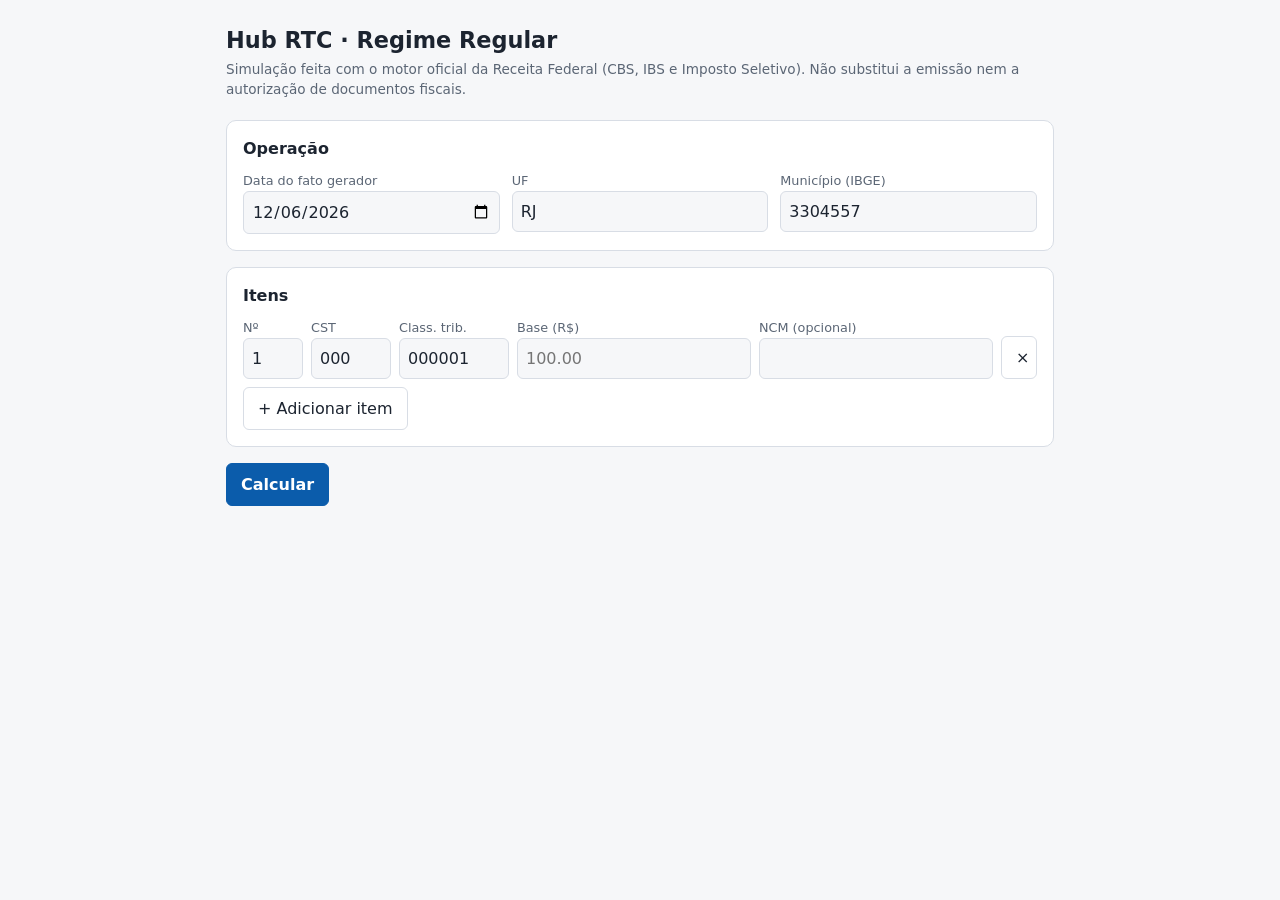
==== src/hub_rtc/entrada/web/index.html @ a7097232 "Tela: município padrão passa a ser o Rio de Janeiro (RJ, IBGE 3304557) Co-Authored-By: Claude Sonnet" ====
<!doctype html>
<html lang="pt-BR">
<head>
<meta charset="utf-8">
<meta name="viewport" content="width=device-width, initial-scale=1">
<title>Hub RTC</title>
<style>
  :root { --fundo:#f6f7f9; --card:#fff; --texto:#1c2430; --suave:#5b6675; --borda:#d8dde5; --marca:#0b5cab; --erro:#b42318; }
  @media (prefers-color-scheme: dark) {
    :root { --fundo:#14181f; --card:#1d232d; --texto:#e8ecf2; --suave:#9aa6b6; --borda:#2f3846; --marca:#5aa7f0; --erro:#ff8a80; }
  }
  * { box-sizing: border-box; }
  body { margin:0; background:var(--fundo); color:var(--texto); font:16px/1.45 system-ui, sans-serif; }
  main { max-width: 860px; margin: 0 auto; padding: 24px 16px 48px; }
  h1 { font-size: 1.4rem; margin: 0 0 4px; }
  .aviso { color: var(--suave); font-size: .85rem; margin: 0 0 20px; }
  section { background:var(--card); border:1px solid var(--borda); border-radius:10px; padding:16px; margin-bottom:16px; }
  h2 { font-size: 1rem; margin: 0 0 12px; }
  .grade { display:grid; grid-template-columns: repeat(auto-fit, minmax(150px, 1fr)); gap:12px; }
  label { display:block; font-size:.8rem; color:var(--suave); }
  input { width:100%; padding:8px; border:1px solid var(--borda); border-radius:6px; background:var(--fundo); color:var(--texto); font:inherit; }
  .item { display:grid; grid-template-columns: 60px 80px 110px 1fr 1fr 36px; gap:8px; align-items:end; margin-bottom:8px; }
  @media (max-width: 640px) { .item { grid-template-columns: 1fr 1fr; } }
  button { padding:9px 14px; border-radius:6px; border:1px solid var(--borda); background:var(--card); color:var(--texto); font:inherit; cursor:pointer; }
  button.principal { background:var(--marca); border-color:var(--marca); color:#fff; font-weight:600; }
  button:disabled { opacity:.6; cursor:wait; }
  #erro { color:var(--erro); margin-top:12px; white-space:pre-wrap; }
  table { width:100%; border-collapse:collapse; font-variant-numeric: tabular-nums; }
  th, td { padding:6px 8px; text-align:right; border-bottom:1px solid var(--borda); }
  th:first-child, td:first-child { text-align:left; }
  tfoot td { font-weight:700; }
  .tabela { overflow-x:auto; }
  [hidden] { display:none !important; }
</style>
</head>
<body>
<main>
  <h1>Hub RTC · Regime Regular</h1>
  <p class="aviso">Simulação feita com o motor oficial da Receita Federal (CBS, IBS e Imposto Seletivo). Não substitui a emissão nem a autorização de documentos fiscais.</p>

  <section id="servidor" hidden>
    <h2>Servidor da API</h2>
    <label for="api">Endereço do Hub (ex.: https://hub.suaempresa.com.br)</label>
    <input id="api" type="url" placeholder="https://...">
  </section>

  <form id="formulario">
    <section>
      <h2>Operação</h2>
      <div class="grade">
        <div><label for="data">Data do fato gerador</label><input id="data" type="date" required></div>
        <div><label for="uf">UF</label><input id="uf" maxlength="2" value="RJ" required></div>
        <div><label for="municipio">Município (IBGE)</label><input id="municipio" inputmode="numeric" value="3304557" required></div>
      </div>
    </section>

    <section>
      <h2>Itens</h2>
      <div id="itens"></div>
      <button type="button" id="novo-item">+ Adicionar item</button>
    </section>

    <button class="principal" id="calcular" type="submit">Calcular</button>
    <div id="erro" role="alert"></div>
  </form>

  <section id="resultado" hidden>
    <h2>Resultado</h2>
    <div class="tabela">
      <table>
        <thead><tr><th>Item</th><th>Base</th><th>CBS</th><th>IBS</th><th>IS</th></tr></thead>
        <tbody id="linhas"></tbody>
        <tfoot><tr id="totais"></tr></tfoot>
      </table>
    </div>
  </section>
</main>

<script>
// Quando a tela é servida pelo próprio Hub, a API é o mesmo endereço.
// No GitHub Pages (outro domínio) o endereço do Hub é informado e lembrado no navegador.
const noPages = location.hostname.endsWith("github.io");
const campoApi = document.getElementById("api");
const guardar = (chave, valor) => { try { localStorage.setItem(chave, valor); } catch {} };
const lembrar = (chave) => { try { return localStorage.getItem(chave) || ""; } catch { return ""; } };

if (noPages) {
  document.getElementById("servidor").hidden = false;
  campoApi.value = new URLSearchParams(location.search).get("api") || lembrar("api");
  campoApi.required = true;
}
const baseApi = () => (noPages ? campoApi.value.trim().replace(/\/$/, "") : "");

const hoje = new Date();
document.getElementById("data").value = hoje.toISOString().slice(0, 10);

const itens = document.getElementById("itens");
function novoItem(valores = {}) {
  const linha = document.createElement("div");
  linha.className = "item";
  linha.innerHTML = `
    <div><label>Nº</label><input class="numero" inputmode="numeric" required></div>
    <div><label>CST</label><input class="cst" maxlength="3" value="000" required></div>
    <div><label>Class. trib.</label><input class="classificacao" maxlength="6" value="000001" required></div>
    <div><label>Base (R$)</label><input class="base" inputmode="decimal" placeholder="100.00" required></div>
    <div><label>NCM (opcional)</label><input class="ncm" maxlength="8"></div>
    <button type="button" class="remover" title="Remover item" aria-label="Remover item">×</button>`;
  linha.querySelector(".numero").value = valores.numero ?? itens.children.length + 1;
  linha.querySelector(".remover").onclick = () => { if (itens.children.length > 1) linha.remove(); };
  itens.appendChild(linha);
}
document.getElementById("novo-item").onclick = () => novoItem();
novoItem();

function montarPedido() {
  const lista = [...itens.children].map((l) => {
    const item = {
      numero: Number(l.querySelector(".numero").value),
      cst: l.querySelector(".cst").value.trim(),
      classificacao_tributaria: l.querySelector(".classificacao").value.trim(),
      base_calculo: l.querySelector(".base").value.trim().replace(",", "."),
    };
    const ncm = l.querySelector(".ncm").value.trim();
    if (ncm) item.ncm = ncm;
    return item;
  });
  return {
    fato_gerador: `${document.getElementById("data").value}T12:00:00-03:00`,
    uf: document.getElementById("uf").value.trim().toUpperCase(),
    municipio: Number(document.getElementById("municipio").value),
    itens: lista,
  };
}

const dinheiro = (v) => Number(v).toLocaleString("pt-BR", { minimumFractionDigits: 2, maximumFractionDigits: 2 });
const celulas = (valores) => valores.map((v, i) => `<td>${i === 0 || v === "" ? v : dinheiro(v)}</td>`).join("");

function mensagemDeErro(corpo) {
  if (corpo && corpo.erro) return corpo.erro;
  if (corpo && Array.isArray(corpo.detail)) return corpo.detail.map((d) => `${d.loc.slice(1).join(".")}: ${d.msg}`).join("\n");
  return "Não foi possível calcular.";
}

document.getElementById("formulario").onsubmit = async (evento) => {
  evento.preventDefault();
  const botao = document.getElementById("calcular");
  const erro = document.getElementById("erro");
  erro.textContent = "";
  botao.disabled = true;
  try {
    if (noPages) guardar("api", campoApi.value.trim());
    const resposta = await fetch(`${baseApi()}/api/calculos/regime-regular`, {
      method: "POST",
      headers: { "Content-Type": "application/json" },
      body: JSON.stringify(montarPedido()),
    });
    const corpo = await resposta.json().catch(() => null);
    if (!resposta.ok) throw new Error(mensagemDeErro(corpo));
    document.getElementById("linhas").innerHTML = corpo.itens
      .map((i) => `<tr>${celulas([i.numero, i.base_calculo, i.cbs, i.ibs, i.imposto_seletivo])}</tr>`).join("");
    const t = corpo.totais;
    document.getElementById("totais").innerHTML = celulas(["Total", "", t.cbs, t.ibs, t.imposto_seletivo]);
    document.getElementById("resultado").hidden = false;
  } catch (e) {
    erro.textContent = e instanceof TypeError ? "Não consegui falar com o servidor do Hub. Confira o endereço e se ele está no ar." : e.message;
    document.getElementById("resultado").hidden = true;
  } finally {
    botao.disabled = false;
  }
};
</script>
</body>
</html>
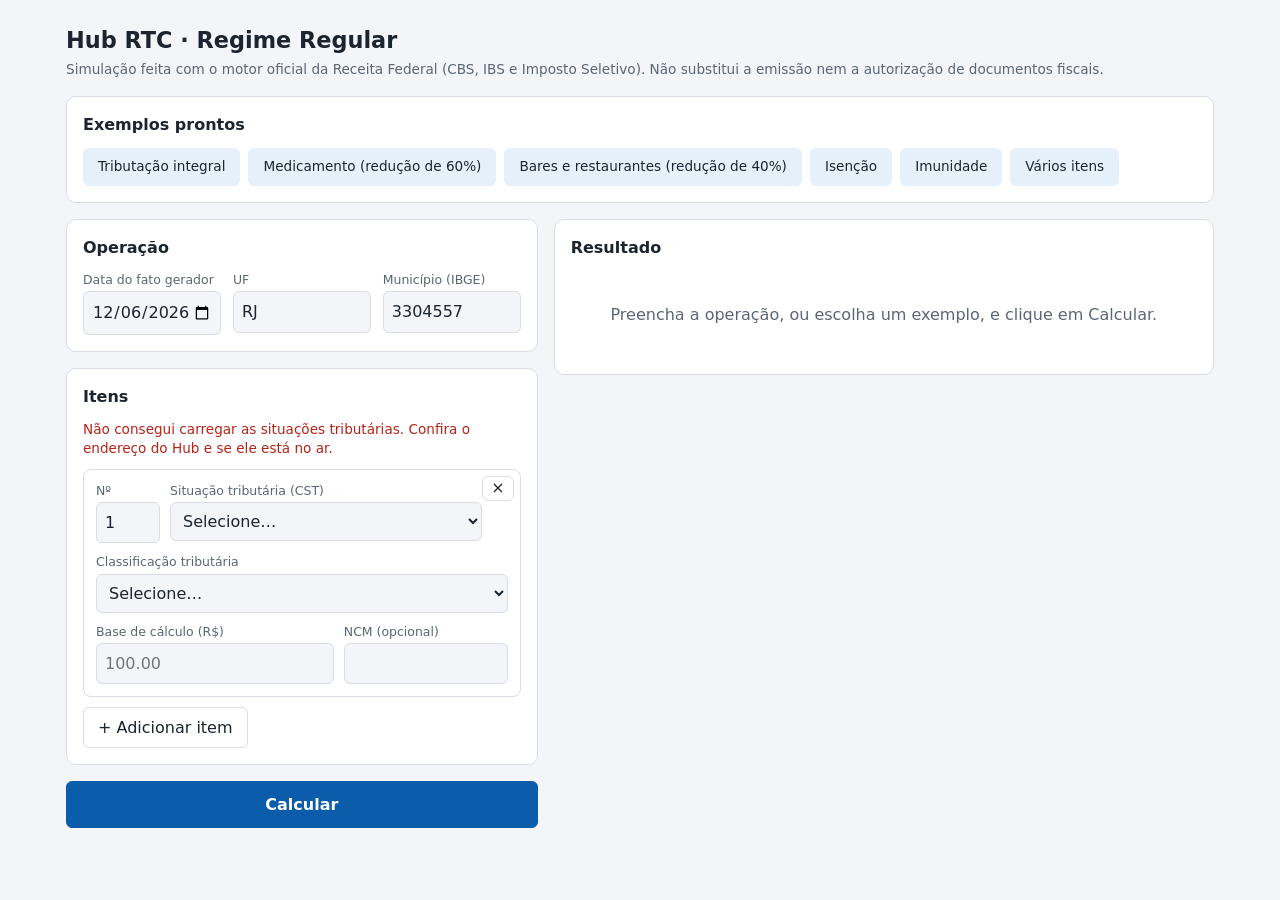
==== commit 1a9d5f4d: "Tela: listas de CST/classificação, memória de cálculo e exemplos prontos - GET /api/situacoes-tribut" ====
--- a/src/hub_rtc/entrada/web/index.html
+++ b/src/hub_rtc/entrada/web/index.html
@@ -5,31 +5,45 @@
 <meta name="viewport" content="width=device-width, initial-scale=1">
 <title>Hub RTC</title>
 <style>
-  :root { --fundo:#f6f7f9; --card:#fff; --texto:#1c2430; --suave:#5b6675; --borda:#d8dde5; --marca:#0b5cab; --erro:#b42318; }
+  :root { --fundo:#f3f5f8; --card:#fff; --texto:#1c2430; --suave:#5b6675; --borda:#d8dde5; --marca:#0b5cab; --marca-fraca:#e6f0fb; --sobre-marca:#fff; --erro:#b42318; }
   @media (prefers-color-scheme: dark) {
-    :root { --fundo:#14181f; --card:#1d232d; --texto:#e8ecf2; --suave:#9aa6b6; --borda:#2f3846; --marca:#5aa7f0; --erro:#ff8a80; }
+    :root { --fundo:#14181f; --card:#1d232d; --texto:#e8ecf2; --suave:#9aa6b6; --borda:#2f3846; --marca:#5aa7f0; --marca-fraca:#1f3550; --sobre-marca:#0b1a2b; --erro:#ff8a80; }
   }
   * { box-sizing: border-box; }
   body { margin:0; background:var(--fundo); color:var(--texto); font:16px/1.45 system-ui, sans-serif; }
-  main { max-width: 860px; margin: 0 auto; padding: 24px 16px 48px; }
+  main { max-width: 1180px; margin: 0 auto; padding: 24px 16px 48px; }
   h1 { font-size: 1.4rem; margin: 0 0 4px; }
-  .aviso { color: var(--suave); font-size: .85rem; margin: 0 0 20px; }
+  .aviso { color: var(--suave); font-size: .85rem; margin: 0 0 16px; }
   section { background:var(--card); border:1px solid var(--borda); border-radius:10px; padding:16px; margin-bottom:16px; }
   h2 { font-size: 1rem; margin: 0 0 12px; }
-  .grade { display:grid; grid-template-columns: repeat(auto-fit, minmax(150px, 1fr)); gap:12px; }
-  label { display:block; font-size:.8rem; color:var(--suave); }
-  input { width:100%; padding:8px; border:1px solid var(--borda); border-radius:6px; background:var(--fundo); color:var(--texto); font:inherit; }
-  .item { display:grid; grid-template-columns: 60px 80px 110px 1fr 1fr 36px; gap:8px; align-items:end; margin-bottom:8px; }
-  @media (max-width: 640px) { .item { grid-template-columns: 1fr 1fr; } }
-  button { padding:9px 14px; border-radius:6px; border:1px solid var(--borda); background:var(--card); color:var(--texto); font:inherit; cursor:pointer; }
-  button.principal { background:var(--marca); border-color:var(--marca); color:#fff; font-weight:600; }
+  .colunas { display:grid; gap:16px; align-items:start; }
+  @media (min-width: 960px) { .colunas { grid-template-columns: minmax(380px, 5fr) 7fr; } #painel-resultado { position: sticky; top: 16px; } }
+  .grade { display:grid; grid-template-columns: repeat(auto-fit, minmax(130px, 1fr)); gap:12px; }
+  label { display:block; font-size:.78rem; color:var(--suave); margin-bottom:2px; }
+  input, select { width:100%; padding:8px; border:1px solid var(--borda); border-radius:6px; background:var(--fundo); color:var(--texto); font:inherit; text-overflow:ellipsis; }
+  .item { border:1px solid var(--borda); border-radius:8px; padding:12px; margin-bottom:10px; display:grid; grid-template-columns: 64px 1fr 1fr; gap:10px; position:relative; }
+  .item .larga { grid-column: 1 / -1; }
+  .item .base-campo { grid-column: 1 / 3; }
+  .item .cst-campo { grid-column: 2 / -1; padding-right:26px; }
+  .item .remover { position:absolute; top:6px; right:6px; padding:0 8px; line-height:1.4; }
+  button { padding:8px 14px; border-radius:6px; border:1px solid var(--borda); background:var(--card); color:var(--texto); font:inherit; cursor:pointer; }
+  button.principal { background:var(--marca); border-color:var(--marca); color:var(--sobre-marca); font-weight:600; width:100%; padding:11px; }
   button:disabled { opacity:.6; cursor:wait; }
+  .exemplos { display:flex; flex-wrap:wrap; gap:8px; }
+  .exemplos button { background:var(--marca-fraca); border-color:transparent; font-size:.85rem; }
   #erro { color:var(--erro); margin-top:12px; white-space:pre-wrap; }
+  #aviso-catalogo { color:var(--erro); font-size:.85rem; margin:0 0 10px; }
   table { width:100%; border-collapse:collapse; font-variant-numeric: tabular-nums; }
-  th, td { padding:6px 8px; text-align:right; border-bottom:1px solid var(--borda); }
+  th, td { padding:8px; text-align:right; border-bottom:1px solid var(--borda); vertical-align:top; }
   th:first-child, td:first-child { text-align:left; }
-  tfoot td { font-weight:700; }
+  td small { display:block; color:var(--suave); font-size:.75rem; }
+  tfoot td { font-weight:700; border-bottom:0; }
   .tabela { overflow-x:auto; }
+  details { border:1px solid var(--borda); border-radius:8px; padding:8px 12px; margin-top:10px; }
+  summary { cursor:pointer; font-weight:600; }
+  .memoria { margin:8px 0 0; font-size:.88rem; }
+  .memoria b { color:var(--marca); }
+  .vazio { color:var(--suave); text-align:center; padding:32px 8px; }
   [hidden] { display:none !important; }
 </style>
 </head>
@@ -44,80 +58,142 @@
     <input id="api" type="url" placeholder="https://...">
   </section>
 
-  <form id="formulario">
-    <section>
-      <h2>Operação</h2>
-      <div class="grade">
-        <div><label for="data">Data do fato gerador</label><input id="data" type="date" required></div>
-        <div><label for="uf">UF</label><input id="uf" maxlength="2" value="RJ" required></div>
-        <div><label for="municipio">Município (IBGE)</label><input id="municipio" inputmode="numeric" value="3304557" required></div>
-      </div>
-    </section>
-
-    <section>
-      <h2>Itens</h2>
-      <div id="itens"></div>
-      <button type="button" id="novo-item">+ Adicionar item</button>
-    </section>
-
-    <button class="principal" id="calcular" type="submit">Calcular</button>
-    <div id="erro" role="alert"></div>
-  </form>
-
-  <section id="resultado" hidden>
-    <h2>Resultado</h2>
-    <div class="tabela">
-      <table>
-        <thead><tr><th>Item</th><th>Base</th><th>CBS</th><th>IBS</th><th>IS</th></tr></thead>
-        <tbody id="linhas"></tbody>
-        <tfoot><tr id="totais"></tr></tfoot>
-      </table>
+  <section>
+    <h2>Exemplos prontos</h2>
+    <div class="exemplos" id="exemplos"></div>
+  </section>
+
+  <div class="colunas">
+    <form id="formulario">
+      <section>
+        <h2>Operação</h2>
+        <div class="grade">
+          <div><label for="data">Data do fato gerador</label><input id="data" type="date" required></div>
+          <div><label for="uf">UF</label><input id="uf" maxlength="2" value="RJ" required></div>
+          <div><label for="municipio">Município (IBGE)</label><input id="municipio" inputmode="numeric" value="3304557" required></div>
+        </div>
+      </section>
+
+      <section>
+        <h2>Itens</h2>
+        <p id="aviso-catalogo" hidden></p>
+        <div id="itens"></div>
+        <button type="button" id="novo-item">+ Adicionar item</button>
+      </section>
+
+      <button class="principal" id="calcular" type="submit">Calcular</button>
+      <div id="erro" role="alert"></div>
+    </form>
+
+    <div id="painel-resultado">
+      <section>
+        <h2>Resultado</h2>
+        <div id="vazio" class="vazio">Preencha a operação, ou escolha um exemplo, e clique em Calcular.</div>
+        <div id="resultado" hidden>
+          <div class="tabela">
+            <table>
+              <thead><tr><th>Item</th><th>Base</th><th>CBS</th><th>IBS</th><th>IS</th></tr></thead>
+              <tbody id="linhas"></tbody>
+              <tfoot><tr id="totais"></tr></tfoot>
+            </table>
+          </div>
+          <div id="memorias"></div>
+        </div>
+      </section>
     </div>
-  </section>
+  </div>
 </main>
 
 <script>
 // Quando a tela é servida pelo próprio Hub, a API é o mesmo endereço.
 // No GitHub Pages (outro domínio) o endereço do Hub é informado e lembrado no navegador.
 const noPages = location.hostname.endsWith("github.io");
-const campoApi = document.getElementById("api");
+const $ = (id) => document.getElementById(id);
 const guardar = (chave, valor) => { try { localStorage.setItem(chave, valor); } catch {} };
 const lembrar = (chave) => { try { return localStorage.getItem(chave) || ""; } catch { return ""; } };
-
-if (noPages) {
-  document.getElementById("servidor").hidden = false;
-  campoApi.value = new URLSearchParams(location.search).get("api") || lembrar("api");
-  campoApi.required = true;
-}
-const baseApi = () => (noPages ? campoApi.value.trim().replace(/\/$/, "") : "");
-
-const hoje = new Date();
-document.getElementById("data").value = hoje.toISOString().slice(0, 10);
-
-const itens = document.getElementById("itens");
-function novoItem(valores = {}) {
-  const linha = document.createElement("div");
-  linha.className = "item";
-  linha.innerHTML = `
-    <div><label>Nº</label><input class="numero" inputmode="numeric" required></div>
-    <div><label>CST</label><input class="cst" maxlength="3" value="000" required></div>
-    <div><label>Class. trib.</label><input class="classificacao" maxlength="6" value="000001" required></div>
-    <div><label>Base (R$)</label><input class="base" inputmode="decimal" placeholder="100.00" required></div>
-    <div><label>NCM (opcional)</label><input class="ncm" maxlength="8"></div>
-    <button type="button" class="remover" title="Remover item" aria-label="Remover item">×</button>`;
-  linha.querySelector(".numero").value = valores.numero ?? itens.children.length + 1;
-  linha.querySelector(".remover").onclick = () => { if (itens.children.length > 1) linha.remove(); };
-  itens.appendChild(linha);
-}
-document.getElementById("novo-item").onclick = () => novoItem();
-novoItem();
-
+const baseApi = () => (noPages ? $("api").value.trim().replace(/\/$/, "") : "");
+
+// Cria elementos sem interpretar HTML: o texto vindo do motor nunca vira marcação.
+function el(tag, props = {}, ...filhos) {
+  const e = Object.assign(document.createElement(tag), props);
+  e.append(...filhos);
+  return e;
+}
+
+const EXEMPLOS = [
+  { nome: "Tributação integral", itens: [["000", "000001", "100.00"]] },
+  { nome: "Medicamento (redução de 60%)", itens: [["200", "200032", "100.00"]] },
+  { nome: "Bares e restaurantes (redução de 40%)", itens: [["200", "200047", "100.00"]] },
+  { nome: "Isenção", itens: [["400", "400001", "100.00"]] },
+  { nome: "Imunidade", itens: [["410", "410001", "100.00"]] },
+  { nome: "Vários itens", itens: [["000", "000001", "250.55"], ["200", "200032", "80.00"], ["400", "400001", "40.00"]] },
+];
+
+let catalogo = [];
+
+// ---------- catálogo (CST e classificação) ----------
+function opcoes(select, lista, escolhido) {
+  select.replaceChildren(el("option", { value: "", textContent: "Selecione…" }));
+  for (const o of lista) select.append(el("option", { value: o.codigo, textContent: `${o.codigo} · ${o.descricao}`, title: o.descricao }));
+  if (lista.some((o) => o.codigo === escolhido)) select.value = escolhido;
+}
+function preencherClassificacoes(item, escolhida) {
+  const cst = catalogo.find((s) => s.codigo === item.querySelector(".cst").value);
+  opcoes(item.querySelector(".classificacao"), cst ? cst.classificacoes : [], escolhida);
+}
+function preencherItem(item, cst, classificacao) {
+  opcoes(item.querySelector(".cst"), catalogo, cst);
+  preencherClassificacoes(item, classificacao);
+}
+async function carregarCatalogo() {
+  const aviso = $("aviso-catalogo");
+  aviso.hidden = true;
+  try {
+    const resposta = await fetch(`${baseApi()}/api/situacoes-tributarias?data=${$("data").value}`);
+    if (!resposta.ok) throw new Error(`HTTP ${resposta.status}`);
+    catalogo = await resposta.json();
+  } catch {
+    catalogo = [];
+    aviso.textContent = "Não consegui carregar as situações tributárias. Confira o endereço do Hub e se ele está no ar.";
+    aviso.hidden = false;
+  }
+  for (const item of $("itens").children) {
+    preencherItem(item, item.querySelector(".cst").value, item.querySelector(".classificacao").value);
+  }
+}
+
+// ---------- itens ----------
+function novoItem({ cst = "", classificacao = "", base = "" } = {}) {
+  const numero = el("input", { className: "numero", inputMode: "numeric", required: true, value: $("itens").children.length + 1 });
+  const selCst = el("select", { className: "cst", required: true });
+  const selClass = el("select", { className: "classificacao", required: true });
+  const campoBase = el("input", { className: "base", inputMode: "decimal", placeholder: "100.00", required: true, value: base });
+  const ncm = el("input", { className: "ncm", maxLength: 8 });
+  const remover = el("button", { type: "button", className: "remover", title: "Remover item", textContent: "×" });
+  const campo = (rotulo, controle, classe = "") => el("div", { className: classe }, el("label", { textContent: rotulo }), controle);
+  const item = el("div", { className: "item" },
+    campo("Nº", numero), campo("Situação tributária (CST)", selCst, "cst-campo"),
+    campo("Classificação tributária", selClass, "larga"),
+    campo("Base de cálculo (R$)", campoBase, "base-campo"), campo("NCM (opcional)", ncm), remover);
+  selCst.onchange = () => preencherClassificacoes(item, "");
+  remover.onclick = () => { if ($("itens").children.length > 1) item.remove(); };
+  $("itens").append(item);
+  preencherItem(item, cst, classificacao);
+}
+
+function aplicarExemplo(exemplo) {
+  $("itens").replaceChildren();
+  for (const [cst, classificacao, base] of exemplo.itens) novoItem({ cst, classificacao, base });
+  $("erro").textContent = "";
+}
+
+// ---------- cálculo ----------
 function montarPedido() {
-  const lista = [...itens.children].map((l) => {
+  const itens = [...$("itens").children].map((l) => {
     const item = {
       numero: Number(l.querySelector(".numero").value),
-      cst: l.querySelector(".cst").value.trim(),
-      classificacao_tributaria: l.querySelector(".classificacao").value.trim(),
+      cst: l.querySelector(".cst").value,
+      classificacao_tributaria: l.querySelector(".classificacao").value,
       base_calculo: l.querySelector(".base").value.trim().replace(",", "."),
     };
     const ncm = l.querySelector(".ncm").value.trim();
@@ -125,15 +201,36 @@
     return item;
   });
   return {
-    fato_gerador: `${document.getElementById("data").value}T12:00:00-03:00`,
-    uf: document.getElementById("uf").value.trim().toUpperCase(),
-    municipio: Number(document.getElementById("municipio").value),
-    itens: lista,
+    fato_gerador: `${$("data").value}T12:00:00-03:00`,
+    uf: $("uf").value.trim().toUpperCase(),
+    municipio: Number(String($("municipio").value).trim()),
+    itens,
   };
 }
 
 const dinheiro = (v) => Number(v).toLocaleString("pt-BR", { minimumFractionDigits: 2, maximumFractionDigits: 2 });
-const celulas = (valores) => valores.map((v, i) => `<td>${i === 0 || v === "" ? v : dinheiro(v)}</td>`).join("");
+
+function celulaValor(valor, aliquota) {
+  const td = el("td", { textContent: dinheiro(valor) });
+  if (aliquota !== undefined) td.append(el("small", { textContent: `alíq. ${dinheiro(aliquota)}%` }));
+  return td;
+}
+
+function mostrarResultado(corpo) {
+  $("linhas").replaceChildren(...corpo.itens.map((i) => {
+    const aliquotaIbs = Number(i.aliquota_ibs_uf) + Number(i.aliquota_ibs_municipal);
+    return el("tr", {}, el("td", { textContent: i.numero }), celulaValor(i.base_calculo),
+      celulaValor(i.cbs, i.aliquota_cbs), celulaValor(i.ibs, aliquotaIbs), celulaValor(i.imposto_seletivo));
+  }));
+  const t = corpo.totais;
+  $("totais").replaceChildren(el("td", { textContent: "Total" }), el("td"),
+    celulaValor(t.cbs), celulaValor(t.ibs), celulaValor(t.imposto_seletivo));
+  $("memorias").replaceChildren(...corpo.itens.filter((i) => i.memorias.length).map((i) =>
+    el("details", {}, el("summary", { textContent: `Memória de cálculo · item ${i.numero}` }),
+      ...i.memorias.map((m) => el("p", { className: "memoria" }, el("b", { textContent: `${m.tributos}: ` }), m.texto)))));
+  $("vazio").hidden = true;
+  $("resultado").hidden = false;
+}
 
 function mensagemDeErro(corpo) {
   if (corpo && corpo.erro) return corpo.erro;
@@ -141,14 +238,13 @@
   return "Não foi possível calcular.";
 }
 
-document.getElementById("formulario").onsubmit = async (evento) => {
+$("formulario").onsubmit = async (evento) => {
   evento.preventDefault();
-  const botao = document.getElementById("calcular");
-  const erro = document.getElementById("erro");
-  erro.textContent = "";
+  const botao = $("calcular");
+  $("erro").textContent = "";
   botao.disabled = true;
   try {
-    if (noPages) guardar("api", campoApi.value.trim());
+    if (noPages) guardar("api", $("api").value.trim());
     const resposta = await fetch(`${baseApi()}/api/calculos/regime-regular`, {
       method: "POST",
       headers: { "Content-Type": "application/json" },
@@ -156,18 +252,31 @@
     });
     const corpo = await resposta.json().catch(() => null);
     if (!resposta.ok) throw new Error(mensagemDeErro(corpo));
-    document.getElementById("linhas").innerHTML = corpo.itens
-      .map((i) => `<tr>${celulas([i.numero, i.base_calculo, i.cbs, i.ibs, i.imposto_seletivo])}</tr>`).join("");
-    const t = corpo.totais;
-    document.getElementById("totais").innerHTML = celulas(["Total", "", t.cbs, t.ibs, t.imposto_seletivo]);
-    document.getElementById("resultado").hidden = false;
+    mostrarResultado(corpo);
   } catch (e) {
-    erro.textContent = e instanceof TypeError ? "Não consegui falar com o servidor do Hub. Confira o endereço e se ele está no ar." : e.message;
-    document.getElementById("resultado").hidden = true;
+    $("erro").textContent = e instanceof TypeError ? "Não consegui falar com o servidor do Hub. Confira o endereço e se ele está no ar." : e.message;
+    $("resultado").hidden = true;
+    $("vazio").hidden = false;
   } finally {
     botao.disabled = false;
   }
 };
+
+// ---------- início ----------
+for (const exemplo of EXEMPLOS) {
+  $("exemplos").append(el("button", { type: "button", textContent: exemplo.nome, onclick: () => aplicarExemplo(exemplo) }));
+}
+$("novo-item").onclick = () => novoItem();
+$("data").value = new Date().toLocaleDateString("sv-SE");
+$("data").onchange = carregarCatalogo;
+if (noPages) {
+  $("servidor").hidden = false;
+  $("api").value = new URLSearchParams(location.search).get("api") || lembrar("api");
+  $("api").required = true;
+  $("api").onchange = carregarCatalogo;
+}
+novoItem();
+carregarCatalogo();
 </script>
 </body>
 </html>
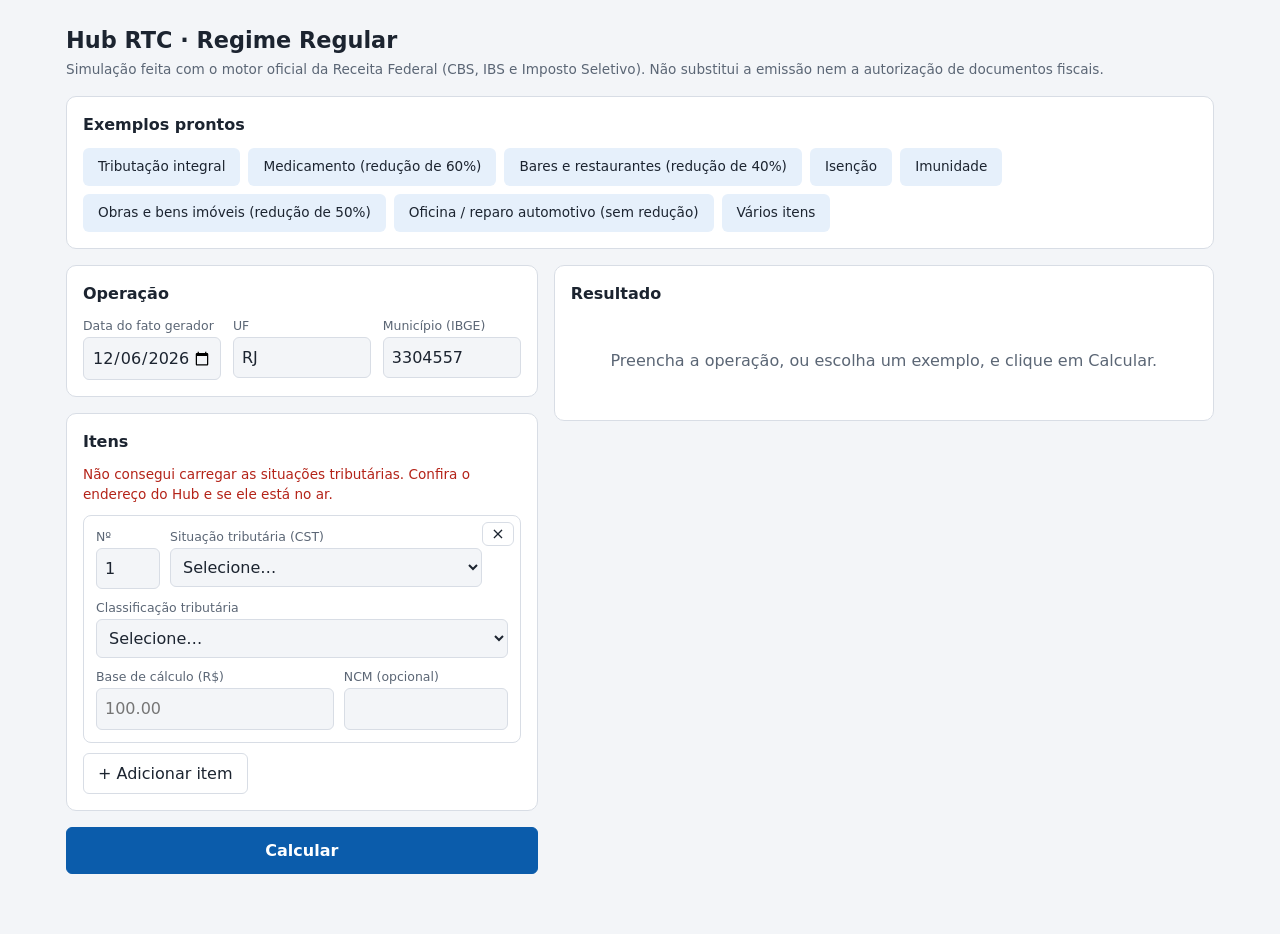
==== commit 2dd2db2c: "Tela: exemplos de obras/bens imóveis (redução de 50%) e oficina automotiva - Obras e bens imóveis: C" ====
--- a/src/hub_rtc/entrada/web/index.html
+++ b/src/hub_rtc/entrada/web/index.html
@@ -126,6 +126,8 @@
   { nome: "Bares e restaurantes (redução de 40%)", itens: [["200", "200047", "100.00"]] },
   { nome: "Isenção", itens: [["400", "400001", "100.00"]] },
   { nome: "Imunidade", itens: [["410", "410001", "100.00"]] },
+  { nome: "Obras e bens imóveis (redução de 50%)", itens: [["200", "200046", "50000.00"]] },
+  { nome: "Oficina / reparo automotivo (sem redução)", itens: [["000", "000001", "800.00"], ["000", "000001", "350.00"]] },
   { nome: "Vários itens", itens: [["000", "000001", "250.55"], ["200", "200032", "80.00"], ["400", "400001", "40.00"]] },
 ];
 
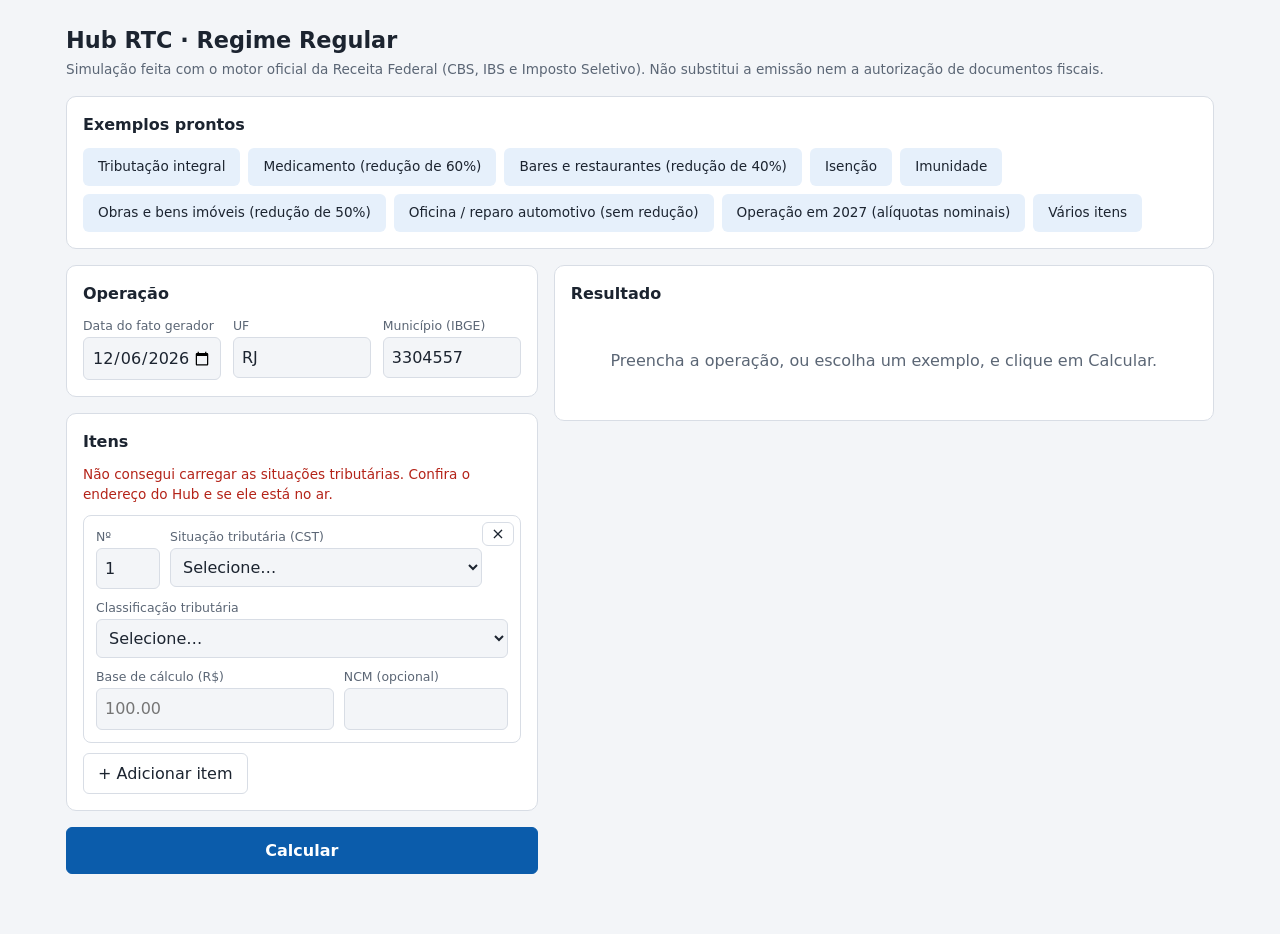
==== commit c7f9743e: "Alíquotas nominais para fatos geradores a partir de 2027 Domínio, adaptador, API e tela aceitam as a" ====
--- a/src/hub_rtc/entrada/web/index.html
+++ b/src/hub_rtc/entrada/web/index.html
@@ -44,6 +44,8 @@
   .memoria { margin:8px 0 0; font-size:.88rem; }
   .memoria b { color:var(--marca); }
   .vazio { color:var(--suave); text-align:center; padding:32px 8px; }
+  .nota { color:var(--suave); font-size:.85rem; margin:0 0 10px; }
+  #nota-simulado { background:var(--marca-fraca); border-radius:6px; padding:8px 10px; font-size:.85rem; margin:0 0 10px; }
   [hidden] { display:none !important; }
 </style>
 </head>
@@ -74,6 +76,16 @@
         </div>
       </section>
 
+      <section id="aliquotas" hidden>
+        <h2>Alíquotas nominais (%)</h2>
+        <p class="nota">A partir de 01/01/2027 o motor exige as alíquotas, e o cálculo é uma simulação com os valores informados. Os valores abaixo são o exemplo do próprio motor.</p>
+        <div class="grade">
+          <div><label for="aliq-cbs">CBS</label><input id="aliq-cbs" inputmode="decimal" value="8.8"></div>
+          <div><label for="aliq-ibs-uf">IBS estadual</label><input id="aliq-ibs-uf" inputmode="decimal" value="8.85"></div>
+          <div><label for="aliq-ibs-mun">IBS municipal</label><input id="aliq-ibs-mun" inputmode="decimal" value="8.85"></div>
+        </div>
+      </section>
+
       <section>
         <h2>Itens</h2>
         <p id="aviso-catalogo" hidden></p>
@@ -90,6 +102,7 @@
         <h2>Resultado</h2>
         <div id="vazio" class="vazio">Preencha a operação, ou escolha um exemplo, e clique em Calcular.</div>
         <div id="resultado" hidden>
+          <p id="nota-simulado" hidden>Cálculo <b>simulado</b> com as alíquotas nominais informadas por você, não com as alíquotas oficiais.</p>
           <div class="tabela">
             <table>
               <thead><tr><th>Item</th><th>Base</th><th>CBS</th><th>IBS</th><th>IS</th></tr></thead>
@@ -108,6 +121,8 @@
 // Quando a tela é servida pelo próprio Hub, a API é o mesmo endereço.
 // No GitHub Pages (outro domínio) o endereço do Hub é informado e lembrado no navegador.
 const noPages = location.hostname.endsWith("github.io");
+// Hub de testes publicado pelo Tailscale Funnel; pode ser trocado no campo "Servidor da API".
+const HUB_PADRAO = "https://office-mscx.tailbf5033.ts.net";
 const $ = (id) => document.getElementById(id);
 const guardar = (chave, valor) => { try { localStorage.setItem(chave, valor); } catch {} };
 const lembrar = (chave) => { try { return localStorage.getItem(chave) || ""; } catch { return ""; } };
@@ -128,6 +143,7 @@
   { nome: "Imunidade", itens: [["410", "410001", "100.00"]] },
   { nome: "Obras e bens imóveis (redução de 50%)", itens: [["200", "200046", "50000.00"]] },
   { nome: "Oficina / reparo automotivo (sem redução)", itens: [["000", "000001", "800.00"], ["000", "000001", "350.00"]] },
+  { nome: "Operação em 2027 (alíquotas nominais)", data: "2027-01-05", itens: [["000", "000001", "100.00"]] },
   { nome: "Vários itens", itens: [["000", "000001", "250.55"], ["200", "200032", "80.00"], ["400", "400001", "40.00"]] },
 ];
 
@@ -183,7 +199,10 @@
   preencherItem(item, cst, classificacao);
 }
 
-function aplicarExemplo(exemplo) {
+async function aplicarExemplo(exemplo) {
+  $("data").value = exemplo.data ?? hojeLocal();
+  atualizarAliquotas();
+  await carregarCatalogo();
   $("itens").replaceChildren();
   for (const [cst, classificacao, base] of exemplo.itens) novoItem({ cst, classificacao, base });
   $("erro").textContent = "";
@@ -202,13 +221,22 @@
     if (ncm) item.ncm = ncm;
     return item;
   });
-  return {
+  const pedido = {
     fato_gerador: `${$("data").value}T12:00:00-03:00`,
     uf: $("uf").value.trim().toUpperCase(),
     municipio: Number(String($("municipio").value).trim()),
     itens,
   };
-}
+  if (exigeAliquotas()) {
+    const lerAliquota = (id) => $(id).value.trim().replace(",", ".");
+    pedido.aliquotas_nominais = { cbs: lerAliquota("aliq-cbs"), ibs_estadual: lerAliquota("aliq-ibs-uf"), ibs_municipal: lerAliquota("aliq-ibs-mun") };
+  }
+  return pedido;
+}
+
+const hojeLocal = () => new Date().toLocaleDateString("sv-SE");
+const exigeAliquotas = () => $("data").value >= "2027-01-01";
+function atualizarAliquotas() { $("aliquotas").hidden = !exigeAliquotas(); }
 
 const dinheiro = (v) => Number(v).toLocaleString("pt-BR", { minimumFractionDigits: 2, maximumFractionDigits: 2 });
 
@@ -230,6 +258,7 @@
   $("memorias").replaceChildren(...corpo.itens.filter((i) => i.memorias.length).map((i) =>
     el("details", {}, el("summary", { textContent: `Memória de cálculo · item ${i.numero}` }),
       ...i.memorias.map((m) => el("p", { className: "memoria" }, el("b", { textContent: `${m.tributos}: ` }), m.texto)))));
+  $("nota-simulado").hidden = !corpo.simulado;
   $("vazio").hidden = true;
   $("resultado").hidden = false;
 }
@@ -269,11 +298,11 @@
   $("exemplos").append(el("button", { type: "button", textContent: exemplo.nome, onclick: () => aplicarExemplo(exemplo) }));
 }
 $("novo-item").onclick = () => novoItem();
-$("data").value = new Date().toLocaleDateString("sv-SE");
-$("data").onchange = carregarCatalogo;
+$("data").value = hojeLocal();
+$("data").onchange = () => { atualizarAliquotas(); carregarCatalogo(); };
 if (noPages) {
   $("servidor").hidden = false;
-  $("api").value = new URLSearchParams(location.search).get("api") || lembrar("api");
+  $("api").value = new URLSearchParams(location.search).get("api") || lembrar("api") || HUB_PADRAO;
   $("api").required = true;
   $("api").onchange = carregarCatalogo;
 }
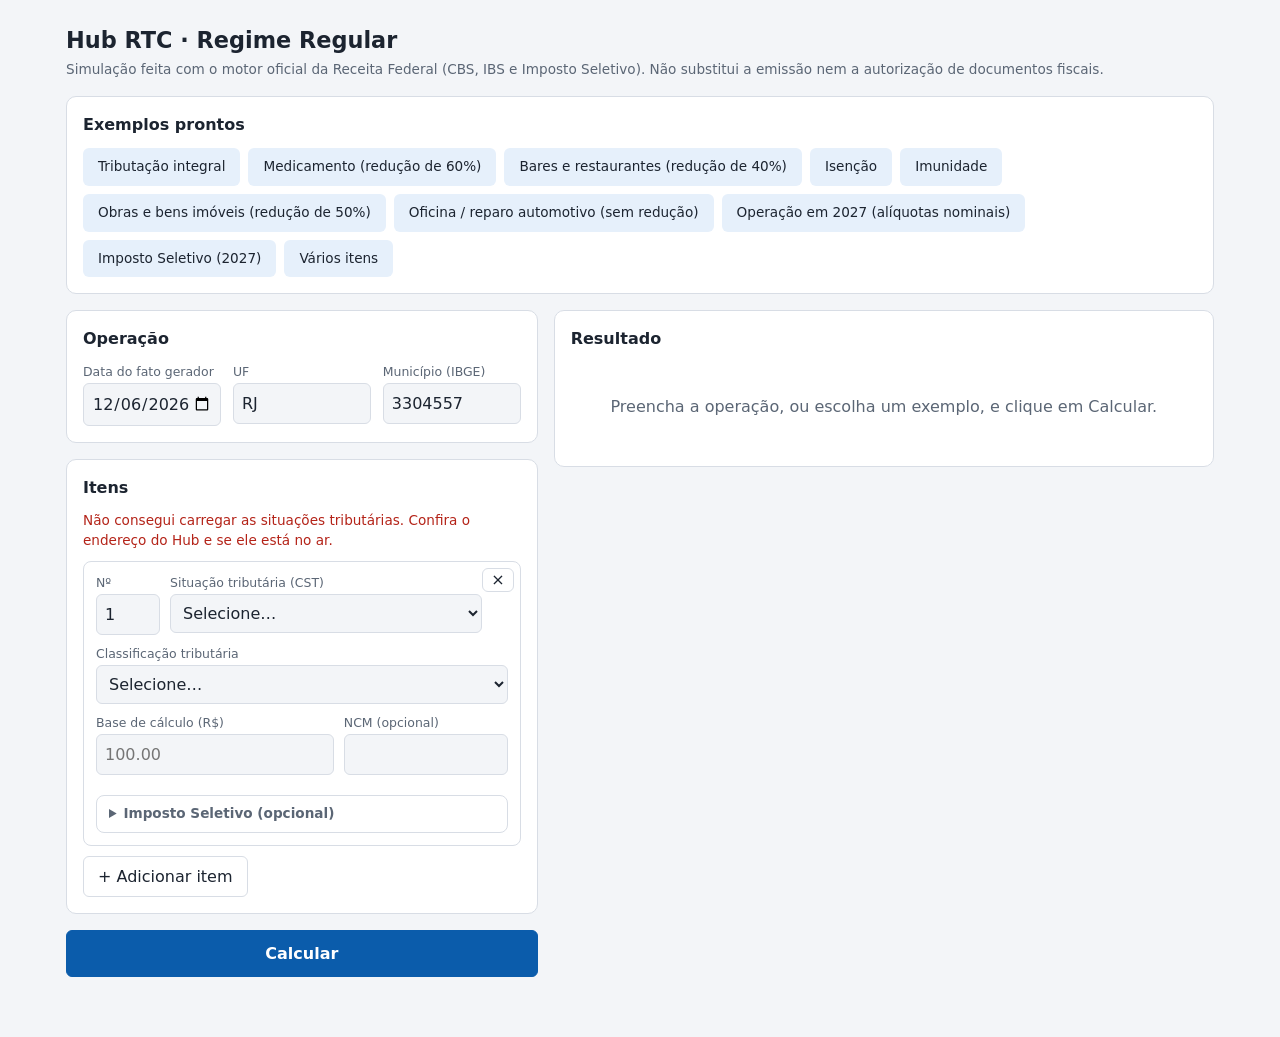
==== commit dc4c028b: "Imposto Seletivo por item, com alíquotas ad valorem e ad rem Domínio, adaptador, API e tela aceitam " ====
--- a/src/hub_rtc/entrada/web/index.html
+++ b/src/hub_rtc/entrada/web/index.html
@@ -25,6 +25,9 @@
   .item .larga { grid-column: 1 / -1; }
   .item .base-campo { grid-column: 1 / 3; }
   .item .cst-campo { grid-column: 2 / -1; padding-right:26px; }
+  .item .seletivo { grid-column: 1 / -1; }
+  .item .seletivo summary { cursor:pointer; font-size:.85rem; color:var(--suave); }
+  .item .seletivo .grade { margin-top:8px; }
   .item .remover { position:absolute; top:6px; right:6px; padding:0 8px; line-height:1.4; }
   button { padding:8px 14px; border-radius:6px; border:1px solid var(--borda); background:var(--card); color:var(--texto); font:inherit; cursor:pointer; }
   button.principal { background:var(--marca); border-color:var(--marca); color:var(--sobre-marca); font-weight:600; width:100%; padding:11px; }
@@ -84,6 +87,13 @@
           <div><label for="aliq-ibs-uf">IBS estadual</label><input id="aliq-ibs-uf" inputmode="decimal" value="8.85"></div>
           <div><label for="aliq-ibs-mun">IBS municipal</label><input id="aliq-ibs-mun" inputmode="decimal" value="8.85"></div>
         </div>
+        <div id="aliquotas-seletivo" hidden>
+          <p class="nota">Imposto Seletivo: ad valorem em % e ad rem por unidade (usadas só nos itens com Imposto Seletivo).</p>
+          <div class="grade">
+            <div><label for="aliq-is-valorem">IS ad valorem (%)</label><input id="aliq-is-valorem" inputmode="decimal" value="10"></div>
+            <div><label for="aliq-is-rem">IS ad rem</label><input id="aliq-is-rem" inputmode="decimal" value="0.5"></div>
+          </div>
+        </div>
       </section>
 
       <section>
@@ -144,6 +154,7 @@
   { nome: "Obras e bens imóveis (redução de 50%)", itens: [["200", "200046", "50000.00"]] },
   { nome: "Oficina / reparo automotivo (sem redução)", itens: [["000", "000001", "800.00"], ["000", "000001", "350.00"]] },
   { nome: "Operação em 2027 (alíquotas nominais)", data: "2027-01-05", itens: [["000", "000001", "100.00"]] },
+  { nome: "Imposto Seletivo (2027)", data: "2027-01-05", itens: [["000", "000001", "", { base: "188.00", quantidade: "1", unidade: "UN" }]] },
   { nome: "Vários itens", itens: [["000", "000001", "250.55"], ["200", "200032", "80.00"], ["400", "400001", "40.00"]] },
 ];
 
@@ -181,18 +192,31 @@
 }
 
 // ---------- itens ----------
-function novoItem({ cst = "", classificacao = "", base = "" } = {}) {
+function novoItem({ cst = "", classificacao = "", base = "", seletivo = null } = {}) {
   const numero = el("input", { className: "numero", inputMode: "numeric", required: true, value: $("itens").children.length + 1 });
   const selCst = el("select", { className: "cst", required: true });
   const selClass = el("select", { className: "classificacao", required: true });
-  const campoBase = el("input", { className: "base", inputMode: "decimal", placeholder: "100.00", required: true, value: base });
+  const campoBase = el("input", { className: "base", inputMode: "decimal", placeholder: "100.00", value: base });
   const ncm = el("input", { className: "ncm", maxLength: 8 });
   const remover = el("button", { type: "button", className: "remover", title: "Remover item", textContent: "×" });
   const campo = (rotulo, controle, classe = "") => el("div", { className: classe }, el("label", { textContent: rotulo }), controle);
+  const campoIs = (classe, rotulo, valor, extra = {}) => campo(rotulo, el("input", { className: classe, value: valor, ...extra }));
+  const blocoIs = el("details", { className: "seletivo", open: Boolean(seletivo) },
+    el("summary", { textContent: "Imposto Seletivo (opcional)" }),
+    el("div", { className: "grade" },
+      campoIs("is-cst", "CST do IS", "000", { maxLength: 3 }),
+      campoIs("is-class", "Classificação do IS", "000001", { maxLength: 6 }),
+      campoIs("is-base", "Base do IS (R$)", seletivo?.base ?? "", { inputMode: "decimal" }),
+      campoIs("is-qtd", "Quantidade", seletivo?.quantidade ?? "", { inputMode: "decimal" }),
+      campoIs("is-un", "Unidade", seletivo?.unidade ?? "")),
+    el("p", { className: "nota", textContent: "Com Imposto Seletivo, a base de CBS e IBS é calculada pelo motor (base do IS + imposto)." }));
   const item = el("div", { className: "item" },
     campo("Nº", numero), campo("Situação tributária (CST)", selCst, "cst-campo"),
     campo("Classificação tributária", selClass, "larga"),
-    campo("Base de cálculo (R$)", campoBase, "base-campo"), campo("NCM (opcional)", ncm), remover);
+    campo("Base de cálculo (R$)", campoBase, "base-campo"), campo("NCM (opcional)", ncm), blocoIs, remover);
+  const exigirBase = () => { campoBase.required = !usaSeletivo(item); atualizarAliquotas(); };
+  blocoIs.oninput = exigirBase;
+  exigirBase();
   selCst.onchange = () => preencherClassificacoes(item, "");
   remover.onclick = () => { if ($("itens").children.length > 1) item.remove(); };
   $("itens").append(item);
@@ -204,7 +228,8 @@
   atualizarAliquotas();
   await carregarCatalogo();
   $("itens").replaceChildren();
-  for (const [cst, classificacao, base] of exemplo.itens) novoItem({ cst, classificacao, base });
+  for (const [cst, classificacao, base, seletivo] of exemplo.itens) novoItem({ cst, classificacao, base, seletivo });
+  atualizarAliquotas();
   $("erro").textContent = "";
 }
 
@@ -215,8 +240,10 @@
       numero: Number(l.querySelector(".numero").value),
       cst: l.querySelector(".cst").value,
       classificacao_tributaria: l.querySelector(".classificacao").value,
-      base_calculo: l.querySelector(".base").value.trim().replace(",", "."),
     };
+    const base = l.querySelector(".base").value.trim().replace(",", ".");
+    if (base && !usaSeletivo(l)) item.base_calculo = base;
+    if (usaSeletivo(l)) item.imposto_seletivo = lerSeletivo(l);
     const ncm = l.querySelector(".ncm").value.trim();
     if (ncm) item.ncm = ncm;
     return item;
@@ -230,13 +257,26 @@
   if (exigeAliquotas()) {
     const lerAliquota = (id) => $(id).value.trim().replace(",", ".");
     pedido.aliquotas_nominais = { cbs: lerAliquota("aliq-cbs"), ibs_estadual: lerAliquota("aliq-ibs-uf"), ibs_municipal: lerAliquota("aliq-ibs-mun") };
+    if (algumItemComSeletivo()) pedido.aliquotas_nominais.imposto_seletivo = { ad_valorem: lerAliquota("aliq-is-valorem"), ad_rem: lerAliquota("aliq-is-rem") };
   }
   return pedido;
 }
 
 const hojeLocal = () => new Date().toLocaleDateString("sv-SE");
 const exigeAliquotas = () => $("data").value >= "2027-01-01";
-function atualizarAliquotas() { $("aliquotas").hidden = !exigeAliquotas(); }
+const usaSeletivo = (item) => item.querySelector(".is-base").value.trim() !== "";
+const algumItemComSeletivo = () => [...$("itens").children].some(usaSeletivo);
+function atualizarAliquotas() {
+  $("aliquotas").hidden = !exigeAliquotas();
+  $("aliquotas-seletivo").hidden = !algumItemComSeletivo();
+}
+function lerSeletivo(item) {
+  const valor = (classe) => item.querySelector(classe).value.trim().replace(",", ".");
+  const seletivo = { cst: valor(".is-cst"), classificacao_tributaria: valor(".is-class"), base_calculo: valor(".is-base") };
+  if (valor(".is-qtd")) seletivo.quantidade = valor(".is-qtd");
+  if (valor(".is-un")) seletivo.unidade = valor(".is-un");
+  return seletivo;
+}
 
 const dinheiro = (v) => Number(v).toLocaleString("pt-BR", { minimumFractionDigits: 2, maximumFractionDigits: 2 });
 
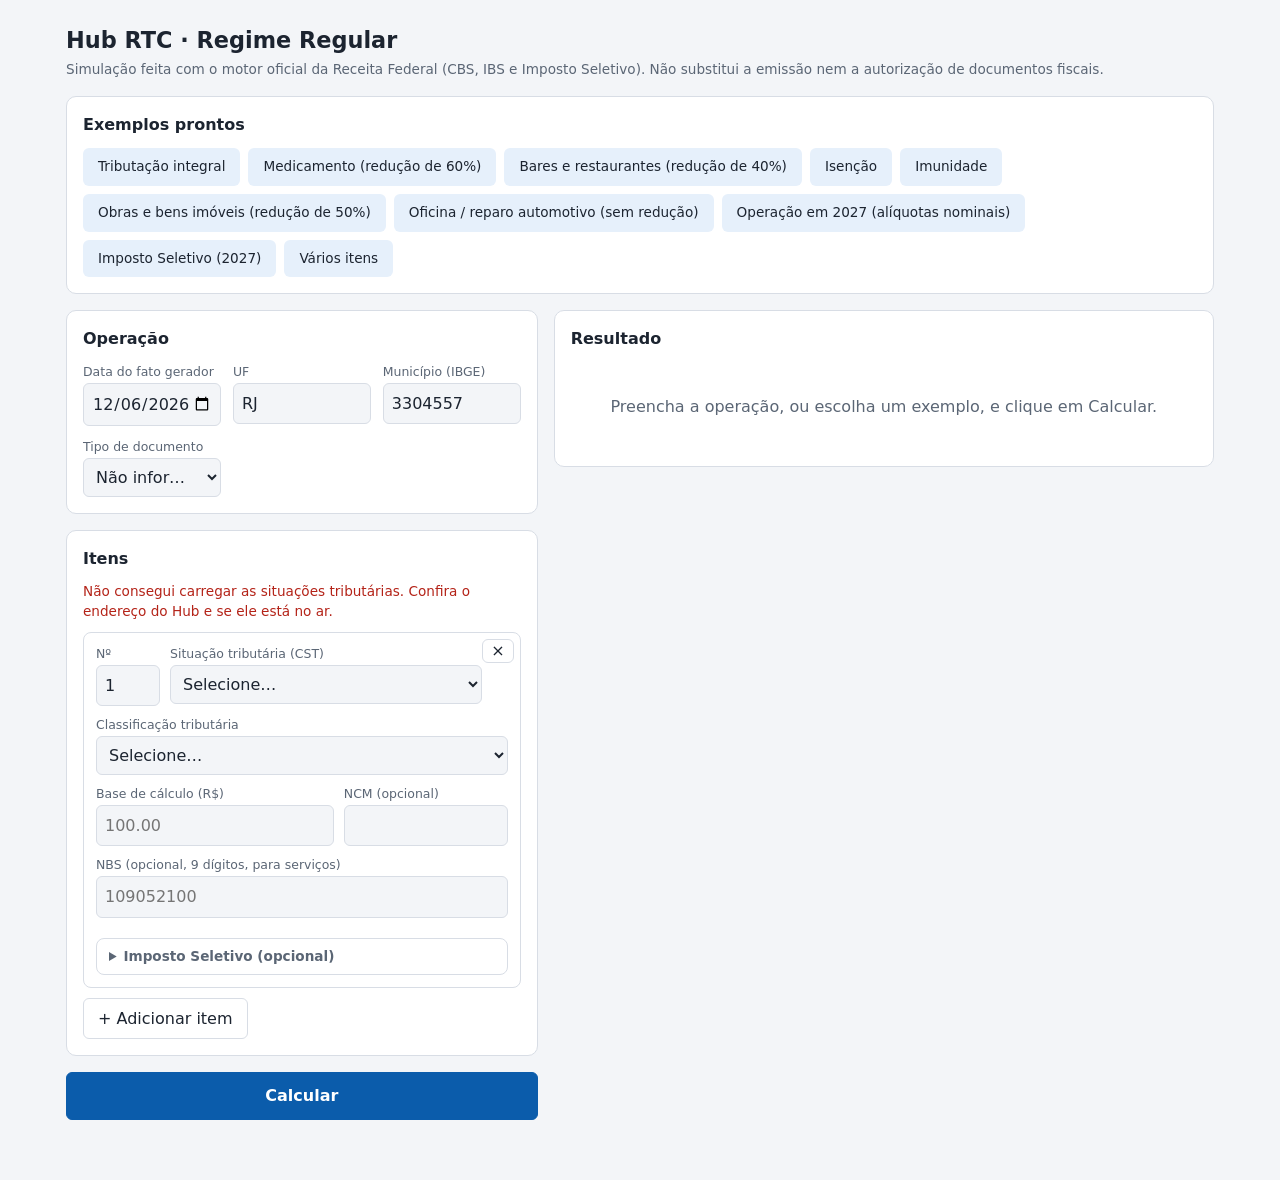
==== commit ffcfca8a: "NBS por item e tipo de documento na operação NBS validada (9 dígitos) no domínio e enviada ao motor." ====
--- a/src/hub_rtc/entrada/web/index.html
+++ b/src/hub_rtc/entrada/web/index.html
@@ -76,6 +76,13 @@
           <div><label for="data">Data do fato gerador</label><input id="data" type="date" required></div>
           <div><label for="uf">UF</label><input id="uf" maxlength="2" value="RJ" required></div>
           <div><label for="municipio">Município (IBGE)</label><input id="municipio" inputmode="numeric" value="3304557" required></div>
+          <div><label for="tp-doc">Tipo de documento</label>
+            <select id="tp-doc">
+              <option value="">Não informar</option>
+              <option value="55">55 · NF-e</option>
+              <option value="65">65 · NFC-e</option>
+              <option value="57">57 · CT-e</option>
+            </select></div>
         </div>
       </section>
 
@@ -198,6 +205,7 @@
   const selClass = el("select", { className: "classificacao", required: true });
   const campoBase = el("input", { className: "base", inputMode: "decimal", placeholder: "100.00", value: base });
   const ncm = el("input", { className: "ncm", maxLength: 8 });
+  const nbs = el("input", { className: "nbs", maxLength: 9, inputMode: "numeric", placeholder: "109052100" });
   const remover = el("button", { type: "button", className: "remover", title: "Remover item", textContent: "×" });
   const campo = (rotulo, controle, classe = "") => el("div", { className: classe }, el("label", { textContent: rotulo }), controle);
   const campoIs = (classe, rotulo, valor, extra = {}) => campo(rotulo, el("input", { className: classe, value: valor, ...extra }));
@@ -213,7 +221,7 @@
   const item = el("div", { className: "item" },
     campo("Nº", numero), campo("Situação tributária (CST)", selCst, "cst-campo"),
     campo("Classificação tributária", selClass, "larga"),
-    campo("Base de cálculo (R$)", campoBase, "base-campo"), campo("NCM (opcional)", ncm), blocoIs, remover);
+    campo("Base de cálculo (R$)", campoBase, "base-campo"), campo("NCM (opcional)", ncm), campo("NBS (opcional, 9 dígitos, para serviços)", nbs, "larga"), blocoIs, remover);
   const exigirBase = () => { campoBase.required = !usaSeletivo(item); atualizarAliquotas(); };
   blocoIs.oninput = exigirBase;
   exigirBase();
@@ -246,6 +254,8 @@
     if (usaSeletivo(l)) item.imposto_seletivo = lerSeletivo(l);
     const ncm = l.querySelector(".ncm").value.trim();
     if (ncm) item.ncm = ncm;
+    const nbs = l.querySelector(".nbs").value.trim();
+    if (nbs) item.nbs = nbs;
     return item;
   });
   const pedido = {
@@ -254,6 +264,7 @@
     municipio: Number(String($("municipio").value).trim()),
     itens,
   };
+  if ($("tp-doc").value) pedido.tipo_documento = Number($("tp-doc").value);
   if (exigeAliquotas()) {
     const lerAliquota = (id) => $(id).value.trim().replace(",", ".");
     pedido.aliquotas_nominais = { cbs: lerAliquota("aliq-cbs"), ibs_estadual: lerAliquota("aliq-ibs-uf"), ibs_municipal: lerAliquota("aliq-ibs-mun") };
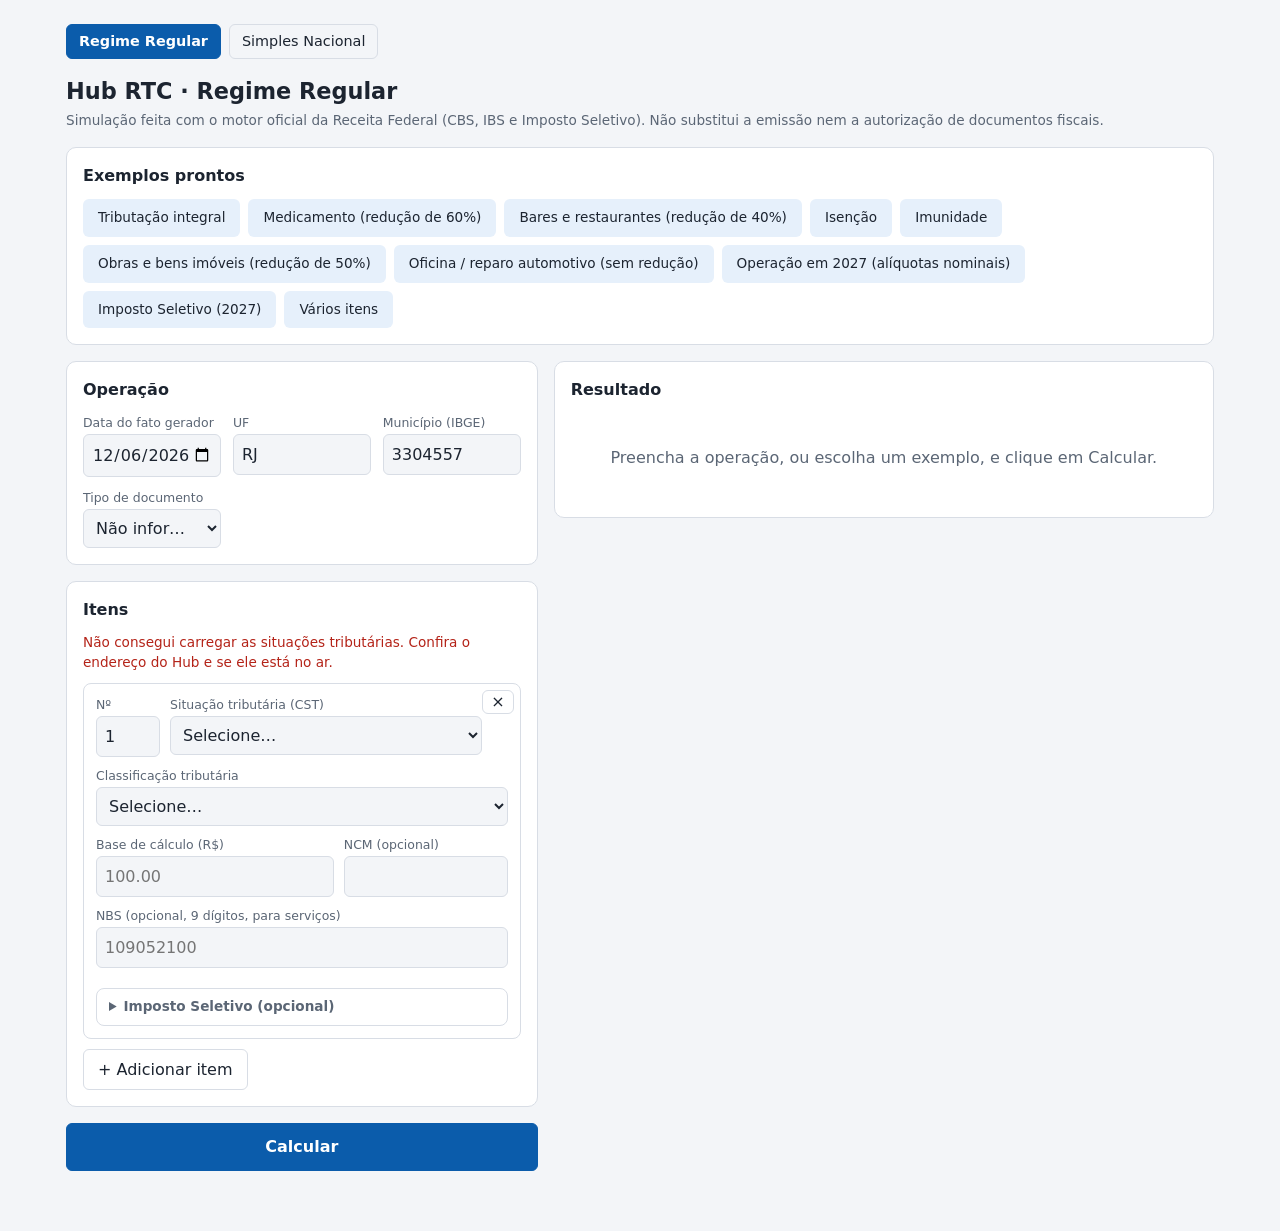
==== commit dcf5a64e: "Simples Nacional: cálculo de CBS e IBS por API e tela Novo adaptador, portas, casos de uso e rotas (" ====
--- a/src/hub_rtc/entrada/web/index.html
+++ b/src/hub_rtc/entrada/web/index.html
@@ -4,56 +4,11 @@
 <meta charset="utf-8">
 <meta name="viewport" content="width=device-width, initial-scale=1">
 <title>Hub RTC</title>
-<style>
-  :root { --fundo:#f3f5f8; --card:#fff; --texto:#1c2430; --suave:#5b6675; --borda:#d8dde5; --marca:#0b5cab; --marca-fraca:#e6f0fb; --sobre-marca:#fff; --erro:#b42318; }
-  @media (prefers-color-scheme: dark) {
-    :root { --fundo:#14181f; --card:#1d232d; --texto:#e8ecf2; --suave:#9aa6b6; --borda:#2f3846; --marca:#5aa7f0; --marca-fraca:#1f3550; --sobre-marca:#0b1a2b; --erro:#ff8a80; }
-  }
-  * { box-sizing: border-box; }
-  body { margin:0; background:var(--fundo); color:var(--texto); font:16px/1.45 system-ui, sans-serif; }
-  main { max-width: 1180px; margin: 0 auto; padding: 24px 16px 48px; }
-  h1 { font-size: 1.4rem; margin: 0 0 4px; }
-  .aviso { color: var(--suave); font-size: .85rem; margin: 0 0 16px; }
-  section { background:var(--card); border:1px solid var(--borda); border-radius:10px; padding:16px; margin-bottom:16px; }
-  h2 { font-size: 1rem; margin: 0 0 12px; }
-  .colunas { display:grid; gap:16px; align-items:start; }
-  @media (min-width: 960px) { .colunas { grid-template-columns: minmax(380px, 5fr) 7fr; } #painel-resultado { position: sticky; top: 16px; } }
-  .grade { display:grid; grid-template-columns: repeat(auto-fit, minmax(130px, 1fr)); gap:12px; }
-  label { display:block; font-size:.78rem; color:var(--suave); margin-bottom:2px; }
-  input, select { width:100%; padding:8px; border:1px solid var(--borda); border-radius:6px; background:var(--fundo); color:var(--texto); font:inherit; text-overflow:ellipsis; }
-  .item { border:1px solid var(--borda); border-radius:8px; padding:12px; margin-bottom:10px; display:grid; grid-template-columns: 64px 1fr 1fr; gap:10px; position:relative; }
-  .item .larga { grid-column: 1 / -1; }
-  .item .base-campo { grid-column: 1 / 3; }
-  .item .cst-campo { grid-column: 2 / -1; padding-right:26px; }
-  .item .seletivo { grid-column: 1 / -1; }
-  .item .seletivo summary { cursor:pointer; font-size:.85rem; color:var(--suave); }
-  .item .seletivo .grade { margin-top:8px; }
-  .item .remover { position:absolute; top:6px; right:6px; padding:0 8px; line-height:1.4; }
-  button { padding:8px 14px; border-radius:6px; border:1px solid var(--borda); background:var(--card); color:var(--texto); font:inherit; cursor:pointer; }
-  button.principal { background:var(--marca); border-color:var(--marca); color:var(--sobre-marca); font-weight:600; width:100%; padding:11px; }
-  button:disabled { opacity:.6; cursor:wait; }
-  .exemplos { display:flex; flex-wrap:wrap; gap:8px; }
-  .exemplos button { background:var(--marca-fraca); border-color:transparent; font-size:.85rem; }
-  #erro { color:var(--erro); margin-top:12px; white-space:pre-wrap; }
-  #aviso-catalogo { color:var(--erro); font-size:.85rem; margin:0 0 10px; }
-  table { width:100%; border-collapse:collapse; font-variant-numeric: tabular-nums; }
-  th, td { padding:8px; text-align:right; border-bottom:1px solid var(--borda); vertical-align:top; }
-  th:first-child, td:first-child { text-align:left; }
-  td small { display:block; color:var(--suave); font-size:.75rem; }
-  tfoot td { font-weight:700; border-bottom:0; }
-  .tabela { overflow-x:auto; }
-  details { border:1px solid var(--borda); border-radius:8px; padding:8px 12px; margin-top:10px; }
-  summary { cursor:pointer; font-weight:600; }
-  .memoria { margin:8px 0 0; font-size:.88rem; }
-  .memoria b { color:var(--marca); }
-  .vazio { color:var(--suave); text-align:center; padding:32px 8px; }
-  .nota { color:var(--suave); font-size:.85rem; margin:0 0 10px; }
-  #nota-simulado { background:var(--marca-fraca); border-radius:6px; padding:8px 10px; font-size:.85rem; margin:0 0 10px; }
-  [hidden] { display:none !important; }
-</style>
+<link rel="stylesheet" href="estilo.css">
 </head>
 <body>
 <main>
+  <nav class="navegacao"><a href="index.html" aria-current="page">Regime Regular</a><a href="simples.html">Simples Nacional</a></nav>
   <h1>Hub RTC · Regime Regular</h1>
   <p class="aviso">Simulação feita com o motor oficial da Receita Federal (CBS, IBS e Imposto Seletivo). Não substitui a emissão nem a autorização de documentos fiscais.</p>
 
@@ -134,24 +89,8 @@
   </div>
 </main>
 
+<script src="comum.js"></script>
 <script>
-// Quando a tela é servida pelo próprio Hub, a API é o mesmo endereço.
-// No GitHub Pages (outro domínio) o endereço do Hub é informado e lembrado no navegador.
-const noPages = location.hostname.endsWith("github.io");
-// Hub de testes publicado pelo Tailscale Funnel; pode ser trocado no campo "Servidor da API".
-const HUB_PADRAO = "https://office-mscx.tailbf5033.ts.net";
-const $ = (id) => document.getElementById(id);
-const guardar = (chave, valor) => { try { localStorage.setItem(chave, valor); } catch {} };
-const lembrar = (chave) => { try { return localStorage.getItem(chave) || ""; } catch { return ""; } };
-const baseApi = () => (noPages ? $("api").value.trim().replace(/\/$/, "") : "");
-
-// Cria elementos sem interpretar HTML: o texto vindo do motor nunca vira marcação.
-function el(tag, props = {}, ...filhos) {
-  const e = Object.assign(document.createElement(tag), props);
-  e.append(...filhos);
-  return e;
-}
-
 const EXEMPLOS = [
   { nome: "Tributação integral", itens: [["000", "000001", "100.00"]] },
   { nome: "Medicamento (redução de 60%)", itens: [["200", "200032", "100.00"]] },
@@ -273,7 +212,6 @@
   return pedido;
 }
 
-const hojeLocal = () => new Date().toLocaleDateString("sv-SE");
 const exigeAliquotas = () => $("data").value >= "2027-01-01";
 const usaSeletivo = (item) => item.querySelector(".is-base").value.trim() !== "";
 const algumItemComSeletivo = () => [...$("itens").children].some(usaSeletivo);
@@ -289,7 +227,6 @@
   return seletivo;
 }
 
-const dinheiro = (v) => Number(v).toLocaleString("pt-BR", { minimumFractionDigits: 2, maximumFractionDigits: 2 });
 
 function celulaValor(valor, aliquota) {
   const td = el("td", { textContent: dinheiro(valor) });
@@ -314,11 +251,6 @@
   $("resultado").hidden = false;
 }
 
-function mensagemDeErro(corpo) {
-  if (corpo && corpo.erro) return corpo.erro;
-  if (corpo && Array.isArray(corpo.detail)) return corpo.detail.map((d) => `${d.loc.slice(1).join(".")}: ${d.msg}`).join("\n");
-  return "Não foi possível calcular.";
-}
 
 $("formulario").onsubmit = async (evento) => {
   evento.preventDefault();
@@ -327,16 +259,10 @@
   botao.disabled = true;
   try {
     if (noPages) guardar("api", $("api").value.trim());
-    const resposta = await fetch(`${baseApi()}/api/calculos/regime-regular`, {
-      method: "POST",
-      headers: { "Content-Type": "application/json" },
-      body: JSON.stringify(montarPedido()),
-    });
-    const corpo = await resposta.json().catch(() => null);
-    if (!resposta.ok) throw new Error(mensagemDeErro(corpo));
+    const corpo = await enviarAoHub("/api/calculos/regime-regular", montarPedido());
     mostrarResultado(corpo);
   } catch (e) {
-    $("erro").textContent = e instanceof TypeError ? "Não consegui falar com o servidor do Hub. Confira o endereço e se ele está no ar." : e.message;
+    $("erro").textContent = e instanceof TypeError ? MENSAGEM_SEM_HUB : e.message;
     $("resultado").hidden = true;
     $("vazio").hidden = false;
   } finally {
@@ -351,12 +277,7 @@
 $("novo-item").onclick = () => novoItem();
 $("data").value = hojeLocal();
 $("data").onchange = () => { atualizarAliquotas(); carregarCatalogo(); };
-if (noPages) {
-  $("servidor").hidden = false;
-  $("api").value = new URLSearchParams(location.search).get("api") || lembrar("api") || HUB_PADRAO;
-  $("api").required = true;
-  $("api").onchange = carregarCatalogo;
-}
+prepararServidor(carregarCatalogo);
 novoItem();
 carregarCatalogo();
 </script>
--- a/src/hub_rtc/entrada/web/estilo.css
+++ b/src/hub_rtc/entrada/web/estilo.css
@@ -0,0 +1,56 @@
+:root { --fundo:#f3f5f8; --card:#fff; --texto:#1c2430; --suave:#5b6675; --borda:#d8dde5; --marca:#0b5cab; --marca-fraca:#e6f0fb; --sobre-marca:#fff; --erro:#b42318; }
+@media (prefers-color-scheme: dark) {
+  :root { --fundo:#14181f; --card:#1d232d; --texto:#e8ecf2; --suave:#9aa6b6; --borda:#2f3846; --marca:#5aa7f0; --marca-fraca:#1f3550; --sobre-marca:#0b1a2b; --erro:#ff8a80; }
+}
+* { box-sizing: border-box; }
+body { margin:0; background:var(--fundo); color:var(--texto); font:16px/1.45 system-ui, sans-serif; }
+main { max-width: 1180px; margin: 0 auto; padding: 24px 16px 48px; }
+h1 { font-size: 1.4rem; margin: 0 0 4px; }
+.aviso { color: var(--suave); font-size: .85rem; margin: 0 0 16px; }
+section { background:var(--card); border:1px solid var(--borda); border-radius:10px; padding:16px; margin-bottom:16px; }
+h2 { font-size: 1rem; margin: 0 0 12px; }
+.colunas { display:grid; gap:16px; align-items:start; }
+@media (min-width: 960px) { .colunas { grid-template-columns: minmax(380px, 5fr) 7fr; } #painel-resultado { position: sticky; top: 16px; } }
+.grade { display:grid; grid-template-columns: repeat(auto-fit, minmax(130px, 1fr)); gap:12px; }
+label { display:block; font-size:.78rem; color:var(--suave); margin-bottom:2px; }
+input, select { width:100%; padding:8px; border:1px solid var(--borda); border-radius:6px; background:var(--fundo); color:var(--texto); font:inherit; text-overflow:ellipsis; }
+.item { border:1px solid var(--borda); border-radius:8px; padding:12px; margin-bottom:10px; display:grid; grid-template-columns: 64px 1fr 1fr; gap:10px; position:relative; }
+.item .larga { grid-column: 1 / -1; }
+.item .base-campo { grid-column: 1 / 3; }
+.item .cst-campo { grid-column: 2 / -1; padding-right:26px; }
+.item .seletivo { grid-column: 1 / -1; }
+.item .seletivo summary { cursor:pointer; font-size:.85rem; color:var(--suave); }
+.item .seletivo .grade { margin-top:8px; }
+.item .remover { position:absolute; top:6px; right:6px; padding:0 8px; line-height:1.4; }
+button { padding:8px 14px; border-radius:6px; border:1px solid var(--borda); background:var(--card); color:var(--texto); font:inherit; cursor:pointer; }
+button.principal { background:var(--marca); border-color:var(--marca); color:var(--sobre-marca); font-weight:600; width:100%; padding:11px; }
+button:disabled { opacity:.6; cursor:wait; }
+.exemplos { display:flex; flex-wrap:wrap; gap:8px; }
+.exemplos button { background:var(--marca-fraca); border-color:transparent; font-size:.85rem; }
+#erro { color:var(--erro); margin-top:12px; white-space:pre-wrap; }
+#aviso-catalogo { color:var(--erro); font-size:.85rem; margin:0 0 10px; }
+table { width:100%; border-collapse:collapse; font-variant-numeric: tabular-nums; }
+th, td { padding:8px; text-align:right; border-bottom:1px solid var(--borda); vertical-align:top; }
+th:first-child, td:first-child { text-align:left; }
+td small { display:block; color:var(--suave); font-size:.75rem; }
+tfoot td { font-weight:700; border-bottom:0; }
+.tabela { overflow-x:auto; }
+details { border:1px solid var(--borda); border-radius:8px; padding:8px 12px; margin-top:10px; }
+summary { cursor:pointer; font-weight:600; }
+.memoria { margin:8px 0 0; font-size:.88rem; }
+.memoria b { color:var(--marca); }
+.vazio { color:var(--suave); text-align:center; padding:32px 8px; }
+.nota { color:var(--suave); font-size:.85rem; margin:0 0 10px; }
+#nota-simulado { background:var(--marca-fraca); border-radius:6px; padding:8px 10px; font-size:.85rem; margin:0 0 10px; }
+[hidden] { display:none !important; }
+.navegacao { display:flex; gap:8px; margin:0 0 16px; }
+.navegacao a { padding:6px 12px; border-radius:6px; border:1px solid var(--borda); color:var(--texto); text-decoration:none; font-size:.9rem; }
+.navegacao a[aria-current="page"] { background:var(--marca); border-color:var(--marca); color:var(--sobre-marca); font-weight:600; }
+.anexos { display:grid; grid-template-columns: auto 1fr 1fr 1fr 1fr; gap:6px 8px; align-items:center; font-size:.85rem; }
+.anexos .cab { color:var(--suave); font-size:.75rem; }
+.anexos input { padding:6px; }
+.opcoes { display:flex; gap:16px; flex-wrap:wrap; margin-top:12px; align-items:end; }
+.item.simples { grid-template-columns: 64px 1fr 1fr; }
+.mensagem-item { color:var(--erro); font-size:.8rem; display:block; text-align:left; }
+.situacao { font-size:.75rem; color:var(--suave); display:block; }
+.avisos { background:var(--marca-fraca); border-radius:6px; padding:8px 10px; font-size:.85rem; margin:0 0 10px; }
